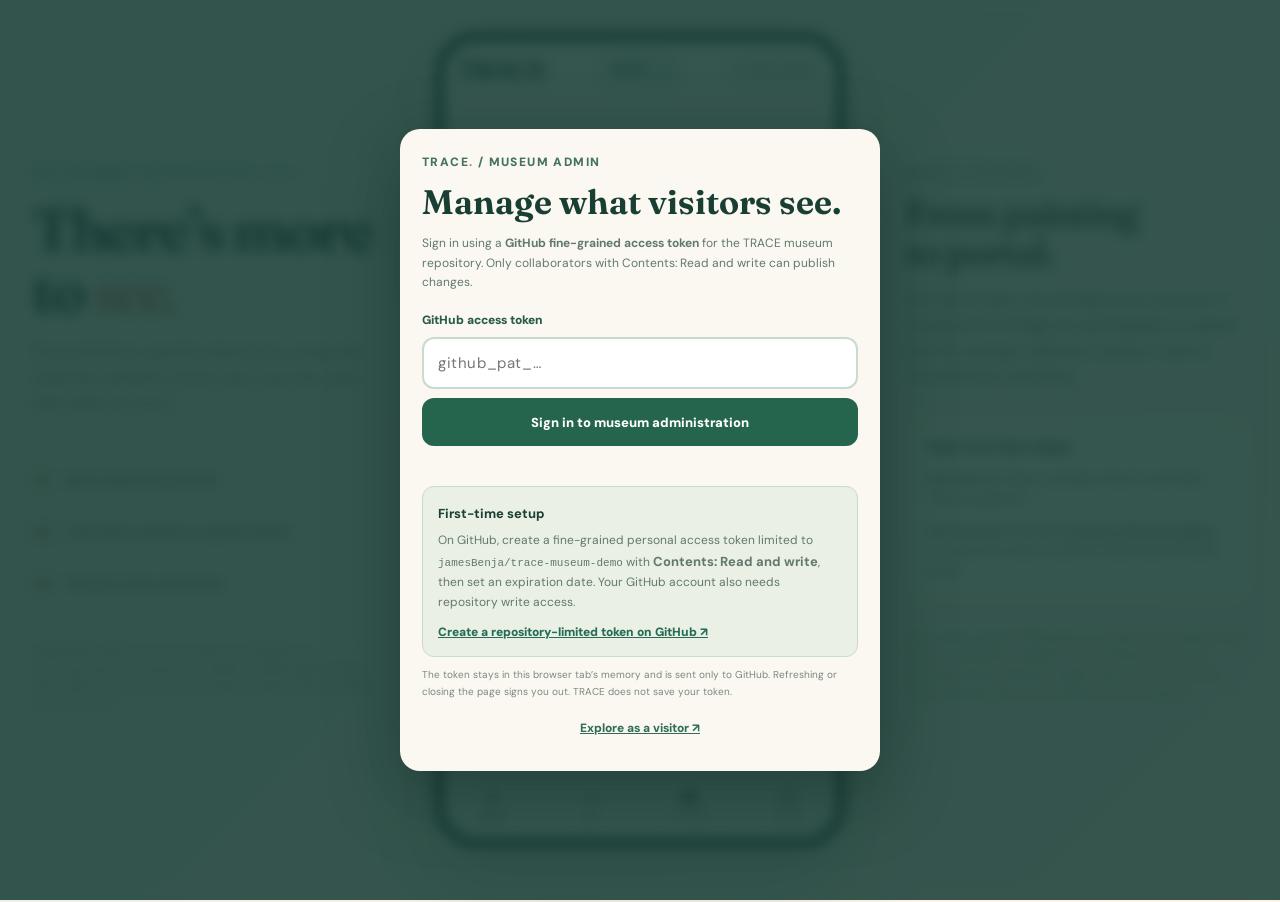
==== admin.html @ 6fa59bd0 "Add dedicated admin portal entry point" ====
<!doctype html><html lang="en"><head><meta charset="utf-8"><meta name="viewport" content="width=device-width, initial-scale=1"><meta http-equiv="refresh" content="0; url=./?portal=admin"><title>TRACE · Museum Administrator Sign In</title></head><body><p>Opening the secure TRACE administrator portal. <a href="./?portal=admin">Continue to administrator sign-in</a></p><script>location.replace('./?portal=admin')</script></body></html>
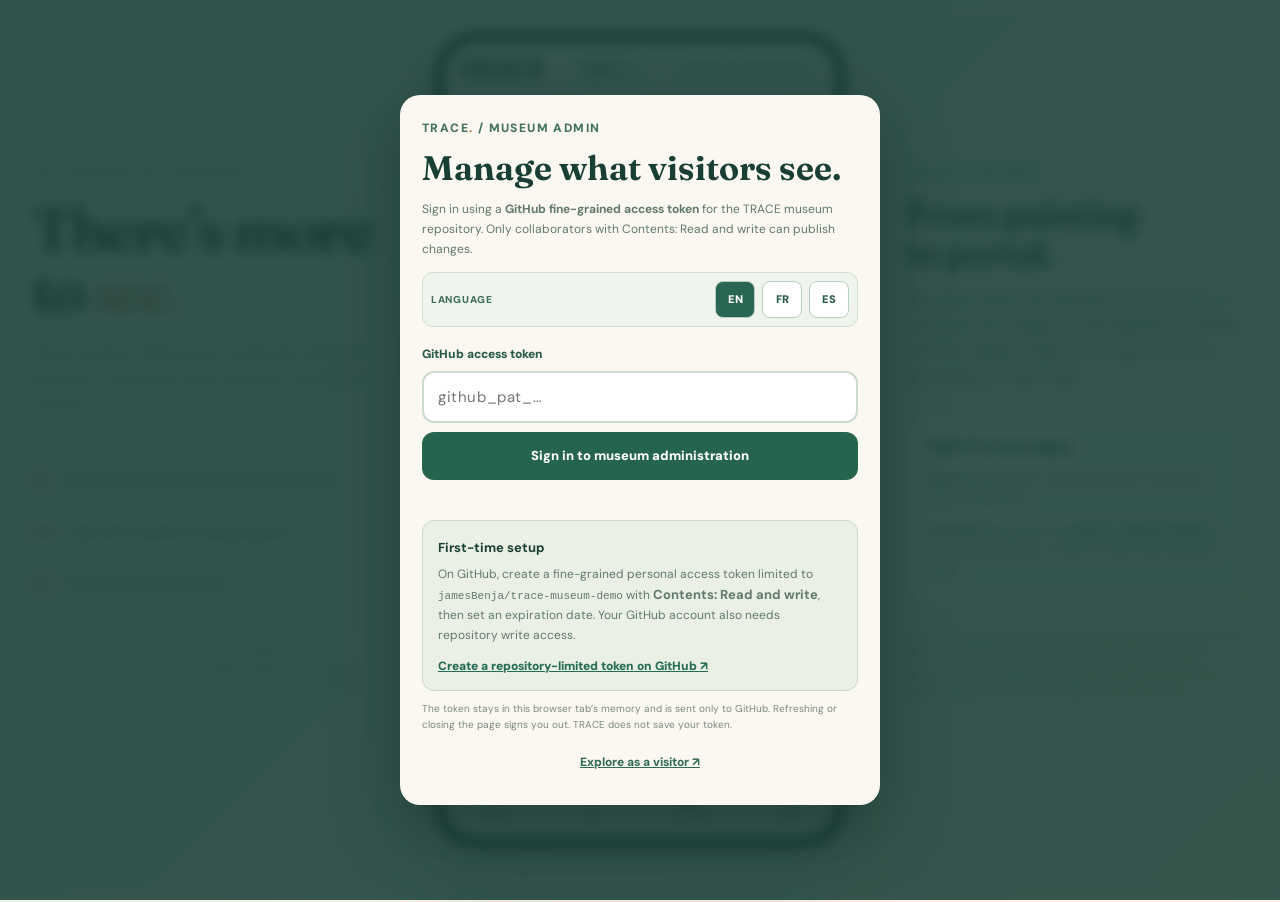
==== commit 0149c068: "Add Mica starry-night social preview image and Open Graph metadata" ====
--- a/admin.html
+++ b/admin.html
@@ -1 +1 @@
-<!doctype html><html lang="en"><head><meta charset="utf-8"><meta name="viewport" content="width=device-width, initial-scale=1"><meta http-equiv="refresh" content="0; url=./?portal=admin"><title>TRACE · Museum Administrator Sign In</title></head><body><p>Opening the secure TRACE administrator portal. <a href="./?portal=admin">Continue to administrator sign-in</a></p><script>location.replace('./?portal=admin')</script></body></html>+<!doctype html><html lang="en"><head><meta charset="utf-8"><meta name="viewport" content="width=device-width, initial-scale=1"><meta http-equiv="refresh" content="0; url=./?portal=admin"><title>TRACE · Museum Administrator Sign In</title><meta name="description" content="Art is meant to be explored. Discover artworks with Mica through playful museum adventures."><meta property="og:type" content="website"><meta property="og:site_name" content="TRACE"><meta property="og:title" content="TRACE | Art is meant to be explored"><meta property="og:description" content="Art is meant to be explored. Discover artworks with Mica through playful museum adventures."><meta property="og:url" content="https://jamesbenja.github.io/trace-museum-demo/"><meta property="og:image" content="https://jamesbenja.github.io/trace-museum-demo/trace-social-preview-starry-night.jpg"><meta property="og:image:secure_url" content="https://jamesbenja.github.io/trace-museum-demo/trace-social-preview-starry-night.jpg"><meta property="og:image:type" content="image/jpeg"><meta property="og:image:width" content="1200"><meta property="og:image:height" content="630"><meta property="og:image:alt" content="Mica flying into a luminous swirling starry-night painting, with the TRACE title and Art is meant to be explored tagline."><meta name="twitter:card" content="summary_large_image"><meta name="twitter:title" content="TRACE | Art is meant to be explored"><meta name="twitter:description" content="Art is meant to be explored. Discover artworks with Mica through playful museum adventures."><meta name="twitter:image" content="https://jamesbenja.github.io/trace-museum-demo/trace-social-preview-starry-night.jpg"></head><body><p>Opening the secure TRACE administrator portal. <a href="./?portal=admin">Continue to administrator sign-in</a></p><script>location.replace('./?portal=admin')</script></body></html>
